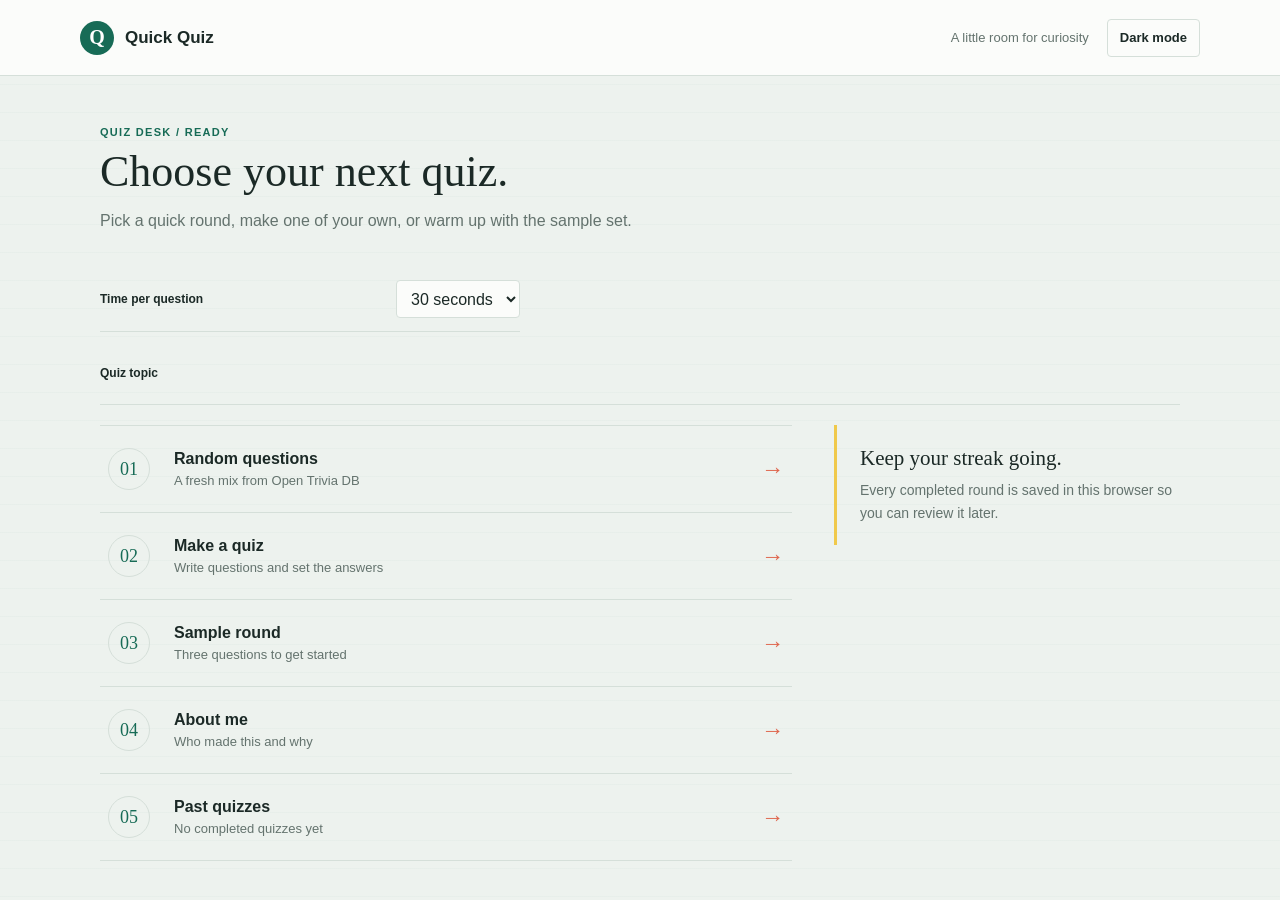
==== web/index.html @ f1007070 "Publish Quick Quiz to GitHub Pages" ====
﻿<!doctype html>
<html lang="en">
  <head>
    <meta charset="utf-8" />
    <meta name="viewport" content="width=device-width, initial-scale=1" />
    <meta name="theme-color" content="#edf2ee" />
    <title>Quick Quiz</title>
    <link rel="stylesheet" href="static/styles.css" />
  </head>
  <body>
    <header class="topbar">
      <div class="brand">
        <span class="brand-mark">Q</span
        ><span class="brand-name">Quick Quiz</span>
      </div>
      <div class="header-actions">
        <div class="top-note">A little room for curiosity</div>
        <button
          class="theme-toggle"
          id="theme-toggle"
          type="button"
          aria-label="Switch to dark mode"
        >
          Dark mode
        </button>
      </div>
    </header>

    <main>
      <section id="home-view" class="view active" aria-labelledby="home-title">
        <p class="eyebrow">Quiz desk / Ready</p>
        <h1 id="home-title">Choose your next quiz.</h1>
        <p class="intro">
          Pick a quick round, make one of your own, or warm up with the sample
          set.
        </p>

        <div class="timer-setting">
          <label for="time-limit-select">Time per question</label>
          <select id="time-limit-select">
            <option value="15">15 seconds</option>
            <option value="30" selected>30 seconds</option>
            <option value="45">45 seconds</option>
            <option value="60">60 seconds</option>
          </select>
        </div>
        <div class="topic-picker-wrap">
          <label class="topic-picker-label" for="topic-select"
            >Quiz topic</label
          >
          <div
            id="topic-picker"
            class="topic-picker"
            aria-label="Select a trivia topic"
          ></div>
          <select id="topic-select" hidden>
            <option value="">Any topic</option>
            <option value="9">General knowledge</option>
            <option value="10">Books</option>
            <option value="11">Film</option>
            <option value="12">Music</option>
            <option value="14">Television</option>
            <option value="15">Video games</option>
            <option value="17">Science &amp; nature</option>
            <option value="18">Computers</option>
            <option value="19">Mathematics</option>
            <option value="20">Mythology</option>
            <option value="21">Sports</option>
            <option value="22">Geography</option>
            <option value="23">History</option>
            <option value="24">Politics</option>
            <option value="25">Art</option>
            <option value="26">Celebrities</option>
            <option value="27">Animals</option>
            <option value="28">Vehicles</option>
            <option value="29">Comics</option>
            <option value="30">Gadgets</option>
            <option value="31">Anime &amp; manga</option>
            <option value="32">Cartoons &amp; animation</option>
          </select>
        </div>
        <div class="home-grid">
          <div class="mode-list" aria-label="Quiz options">
            <button class="mode" id="online-button" type="button">
              <span class="mode-index">01</span>
              <span
                ><span class="mode-title">Random questions</span
                ><span class="mode-subtitle"
                  >A fresh mix from Open Trivia DB</span
                ></span
              >
              <span class="mode-arrow" aria-hidden="true">&#8594;</span>
            </button>
            <button class="mode" id="create-button" type="button">
              <span class="mode-index">02</span>
              <span
                ><span class="mode-title">Make a quiz</span
                ><span class="mode-subtitle"
                  >Write questions and set the answers</span
                ></span
              >
              <span class="mode-arrow" aria-hidden="true">&#8594;</span>
            </button>
            <button class="mode" id="sample-button" type="button">
              <span class="mode-index">03</span>
              <span
                ><span class="mode-title">Sample round</span
                ><span class="mode-subtitle"
                  >Three questions to get started</span
                ></span
              >
              <span class="mode-arrow" aria-hidden="true">&#8594;</span>
            </button>
            <button class="mode" id="about-button" type="button">
              <span class="mode-index">04</span>
              <span
                ><span class="mode-title">About me</span
                ><span class="mode-subtitle">Who made this and why</span></span
              >
              <span class="mode-arrow" aria-hidden="true">&#8594;</span>
            </button>
            <button class="mode" id="history-button" type="button">
              <span class="mode-index">05</span>
              <span
                ><span class="mode-title">Past quizzes</span
                ><span class="mode-subtitle" id="history-count"
                  >No completed quizzes yet</span
                ></span
              >
              <span class="mode-arrow" aria-hidden="true">&#8594;</span>
            </button>
          </div>
          <aside class="side-note">
            <strong>Keep your streak going.</strong>
            <p>
              Every completed round is saved in this browser so you can review
              it later.
            </p>
          </aside>
        </div>
        <p id="home-status" class="status" role="status" aria-live="polite"></p>
      </section>

      <section id="about-view" class="view panel" aria-labelledby="about-title">
        <div class="panel-head">
          <div>
            <p class="eyebrow">About me</p>
            <h1 id="about-title">Who made this and why</h1>
          </div>
          <button class="text-button" data-view="home" type="button">
            Back to menu
          </button>
        </div>
        <div class="about-card">
          <p>
            This project was made by Space. I used ChatGPT to help with some of
            the code and ideas, which I want to be open about.
          </p>
          <p>
            I had been thinking about making a simple, fun quiz app for a long
            time. I wanted to make it available on GitHub Pages so anyone can
            enjoy a quick quiz. I hope you like it!
          </p>
          <p>
            Honestly, I used AI partly because I find web development a bit of a
            slog. I prefer low-level programming, but web apps do have great
            animations and visual appeal.
          </p>
          <p>
            Found a bug or have a fix to contribute? Visit my GitHub repository
            and open a pull request (PR).
          </p>
        </div>
      </section>

      <section
        id="builder-view"
        class="view panel"
        aria-labelledby="builder-title"
      >
        <div class="panel-head">
          <div>
            <p class="eyebrow">Your quiz / Builder</p>
            <h1 id="builder-title">Make a quiz.</h1>
          </div>
          <button class="text-button" data-view="home" type="button">
            Back to menu
          </button>
        </div>
        <form id="question-form">
          <div class="field-grid">
            <div class="field full">
              <label for="question-input">Question</label
              ><input
                id="question-input"
                name="prompt"
                required
                maxlength="300"
                placeholder="What would you like to ask?"
              />
            </div>
            <div class="field">
              <label for="option-0">Choice 1</label
              ><input
                id="option-0"
                required
                maxlength="120"
                placeholder="First answer"
              />
            </div>
            <div class="field">
              <label for="option-1">Choice 2</label
              ><input
                id="option-1"
                required
                maxlength="120"
                placeholder="Second answer"
              />
            </div>
            <div class="field">
              <label for="option-2">Choice 3</label
              ><input
                id="option-2"
                required
                maxlength="120"
                placeholder="Third answer"
              />
            </div>
            <div class="field">
              <label for="option-3">Choice 4</label
              ><input
                id="option-3"
                required
                maxlength="120"
                placeholder="Fourth answer"
              />
            </div>
            <div class="field full">
              <label for="correct-choice">Correct choice</label
              ><select id="correct-choice" required>
                <option value="" selected disabled>
                  Choose the correct answer
                </option>
                <option value="0">Choice 1</option>
                <option value="1">Choice 2</option>
                <option value="2">Choice 3</option>
                <option value="3">Choice 4</option>
              </select>
            </div>
          </div>
          <div class="form-actions">
            <button class="secondary" type="submit">Add question</button
            ><button class="primary" id="start-custom" type="button">
              Start quiz <span id="draft-count">(0)</span>
            </button>
          </div>
          <p
            id="builder-status"
            class="status"
            role="status"
            aria-live="polite"
          ></p>
        </form>
        <div
          id="draft-list"
          class="question-stack"
          aria-label="Questions in this quiz"
        ></div>
      </section>

      <section
        id="quiz-view"
        class="view panel"
        aria-labelledby="question-text"
      >
        <aside
          class="creature-scene sheep-scene"
          aria-label="Lamb reacts to your answer"
        >
          <svg
            class="creature-art sheep-art"
            viewBox="0 0 150 150"
            role="img"
            aria-label="A fluffy white lamb"
          >
            <ellipse
              cx="75"
              cy="134"
              rx="52"
              ry="7"
              fill="#173c32"
              opacity=".12"
            />
            <g class="sheep-body">
              <circle
                cx="46"
                cy="77"
                r="23"
                fill="#fffdf5"
                stroke="#d8dfd5"
                stroke-width="2"
              />
              <circle
                cx="67"
                cy="65"
                r="26"
                fill="#fffdf5"
                stroke="#d8dfd5"
                stroke-width="2"
              />
              <circle
                cx="91"
                cy="72"
                r="25"
                fill="#fffdf5"
                stroke="#d8dfd5"
                stroke-width="2"
              />
              <circle
                cx="105"
                cy="91"
                r="22"
                fill="#fffdf5"
                stroke="#d8dfd5"
                stroke-width="2"
              />
              <circle
                cx="65"
                cy="91"
                r="27"
                fill="#fffdf5"
                stroke="#d8dfd5"
                stroke-width="2"
              />
              <path
                d="M89 56c2-15 15-22 28-14 8 5 12 15 8 25l-15 14-20-5z"
                fill="#e9c4a4"
                stroke="#b98768"
                stroke-width="2"
              />
              <path
                d="M91 55 84 43c-2-5 2-9 7-7l12 11m17 5 12-8c5-3 9 1 6 6l-9 15"
                fill="#d7a98a"
                stroke="#b98768"
                stroke-width="2"
                stroke-linecap="round"
              />
              <circle cx="105" cy="56" r="2.7" fill="#26352f" />
              <circle cx="124" cy="55" r="2.7" fill="#26352f" />
              <ellipse cx="115" cy="67" rx="5" ry="3.5" fill="#df806f" />
              <path
                class="lamb-smile"
                d="M110 73q5 5 10 0"
                fill="none"
                stroke="#714f47"
                stroke-width="1.8"
                stroke-linecap="round"
              />
              <path
                class="sad-mouth"
                d="M110 77q5-7 10 0"
                fill="none"
                stroke="#714f47"
                stroke-width="1.8"
                stroke-linecap="round"
              />
              <circle cx="103" cy="68" r="4" fill="#ec9b8a" opacity=".55" />
            </g>
            <path
              d="M45 105v18q0 5 6 5t6-5v-17m29 0v17q0 5 6 5t6-5v-20"
              fill="#51443e"
              stroke="#3d3430"
              stroke-width="2"
              stroke-linecap="round"
            />
            <g class="sheep-leg">
              <path
                d="M96 101v20q0 5 6 5t6-5v-19"
                fill="#51443e"
                stroke="#3d3430"
                stroke-width="2"
                stroke-linecap="round"
              />
            </g>
            <g class="tear-drops" fill="#56a9d7">
              <path d="M99 69q-7 10 0 12 7-2 0-12z" />
              <path d="M126 66q-7 10 0 12 7-2 0-12z" />
              <path d="M94 76q-4 7 0 8 4-1 0-8z" />
              <path d="M131 74q-4 7 0 8 4-1 0-8z" />
            </g>
            <g class="tear-streams">
              <path d="M104 59C96 65 91 77 96 88C101 99 100 108 101 120" />
              <path d="M106 60C101 72 99 83 103 94C106 104 105 112 106 121" />
              <path d="M124 59C132 65 137 77 132 88C127 99 128 108 127 120" />
              <path d="M122 60C127 72 129 83 125 94C122 104 123 112 122 121" />
            </g>
            <g class="tear-highlights">
              <path d="M104 59C96 65 91 77 96 88C101 99 100 108 101 120" />
              <path d="M106 60C101 72 99 83 103 94C106 104 105 112 106 121" />
              <path d="M124 59C132 65 137 77 132 88C127 99 128 108 127 120" />
              <path d="M122 60C127 72 129 83 125 94C122 104 123 112 122 121" />
            </g>
            <g
              class="impact-mark"
              fill="none"
              stroke="#e5ad32"
              stroke-width="3"
              stroke-linecap="round"
            >
              <path d="m120 100 8-7m-3 14 11-1m-19-16 1-9" />
            </g>
          </svg>
        </aside>
        <aside
          class="creature-scene snake-scene"
          aria-label="A little snake reacts to your answer"
        >
          <svg
            class="creature-art snake-body"
            viewBox="0 0 150 150"
            role="img"
            aria-label="A small green snake"
          >
            <ellipse
              cx="76"
              cy="134"
              rx="48"
              ry="7"
              fill="#173c32"
              opacity=".12"
            />
            <path
              d="M27 116c0-19 30-19 30 0s30 19 30 0-27-20-27-38c0-14 12-21 27-21"
              fill="none"
              stroke="#4b9a69"
              stroke-width="17"
              stroke-linecap="round"
            />
            <path
              d="M27 116c0-19 30-19 30 0s30 19 30 0-27-20-27-38c0-14 12-21 27-21"
              fill="none"
              stroke="#82bd79"
              stroke-width="9"
              stroke-linecap="round"
            />
            <path
              d="M76 57c1-17 13-27 29-25 15 2 22 14 17 26-4 10-17 13-29 8"
              fill="#65ad70"
              stroke="#34764f"
              stroke-width="2"
            />
            <ellipse cx="105" cy="43" rx="13" ry="9" fill="#fff5d9" />
            <circle cx="107" cy="43" r="3.7" fill="#24372d" />
            <path
              d="M119 53q11 3 15-3m-2 3 8 3m-8-3 7-4"
              fill="none"
              stroke="#ce6558"
              stroke-width="2"
              stroke-linecap="round"
            />
            <path
              d="M72 72q-8-7-14-2"
              fill="none"
              stroke="#34764f"
              stroke-width="2"
              stroke-linecap="round"
            />
          </svg>
        </aside>
        <div class="panel-head">
          <div>
            <p class="eyebrow" id="quiz-source">Quick round</p>
            <h1>Quiz in progress.</h1>
          </div>
          <button class="text-button" data-view="home" type="button">
            Leave quiz
          </button>
        </div>
        <div class="quiz-top">
          <span id="progress-label">Question 1 of 3</span>
          <div class="quiz-tools">
            <span class="timer-chip" id="timer-chip" aria-live="off">
              <span id="timer-value">30</span
              ><span id="timer-unit">s</span></span
            >
            <span class="score-pill"
              >Score <span id="score-label">0</span></span
            >
          </div>
        </div>
        <div
          class="progress-track"
          role="progressbar"
          aria-label="Quiz progress"
          aria-valuemin="0"
          aria-valuemax="100"
          aria-valuenow="0"
        >
          <div id="progress-fill" class="progress-fill"></div>
        </div>
        <h2 id="question-text" class="question-text"></h2>
        <div id="answer-list" class="answer-list"></div>
        <div class="quiz-footer">
          <p id="feedback" class="feedback" aria-live="polite"></p>
          <div class="form-actions">
            <button class="secondary" id="skip-button" type="button">
              Skip
            </button>
            <button
              class="secondary"
              id="previous-button"
              type="button"
              disabled
            >
              Previous
            </button>
            <button class="primary" id="next-button" type="button" disabled>
              Choose an answer
            </button>
          </div>
        </div>
      </section>

      <section
        id="results-view"
        class="view panel"
        aria-labelledby="results-title"
      >
        <p class="eyebrow">Round complete</p>
        <h1 id="results-title">Nicely done.</h1>
        <div class="result-line">
          <div class="result-score" id="final-score">0/0</div>
          <div class="result-copy" id="result-copy"></div>
        </div>
        <div class="stats-grid" aria-label="Quiz statistics">
          <div class="stat-item">
            <span class="stat-value" id="stat-answered">0</span
            ><span class="stat-label">Answered</span>
          </div>
          <div class="stat-item">
            <span class="stat-value" id="stat-correct">0</span
            ><span class="stat-label">Correct</span>
          </div>
          <div class="stat-item">
            <span class="stat-value" id="stat-incorrect">0</span
            ><span class="stat-label">Incorrect</span>
          </div>
          <div class="stat-item">
            <span class="stat-value" id="stat-skipped">0</span
            ><span class="stat-label">Skipped</span>
          </div>
          <div class="stat-item">
            <span class="stat-value" id="stat-accuracy">0%</span
            ><span class="stat-label">Answered accuracy</span>
          </div>
        </div>
        <div class="chart-panel">
          <h2>Performance graph</h2>
          <div class="stats-chart" aria-label="Quiz performance breakdown">
            <div class="chart-row">
              <span>Correct</span>
              <div class="chart-track">
                <div class="chart-bar chart-correct" id="chart-correct"></div>
              </div>
              <strong id="chart-correct-value">0%</strong>
            </div>
            <div class="chart-row">
              <span>Incorrect</span>
              <div class="chart-track">
                <div
                  class="chart-bar chart-incorrect"
                  id="chart-incorrect"
                ></div>
              </div>
              <strong id="chart-incorrect-value">0%</strong>
            </div>
            <div class="chart-row">
              <span>Skipped</span>
              <div class="chart-track">
                <div class="chart-bar chart-skipped" id="chart-skipped"></div>
              </div>
              <strong id="chart-skipped-value">0%</strong>
            </div>
            <div class="chart-row">
              <span>Answered</span>
              <div class="chart-track">
                <div class="chart-bar chart-answered" id="chart-answered"></div>
              </div>
              <strong id="chart-answered-value">0%</strong>
            </div>
          </div>
        </div>
        <div class="form-actions">
          <button class="primary" id="play-again" type="button">
            Play again</button
          ><button class="secondary" data-view="home" type="button">
            Back to menu
          </button>
        </div>
      </section>

      <section
        id="history-view"
        class="view panel"
        aria-labelledby="history-title"
      >
        <div class="panel-head">
          <div>
            <p class="eyebrow">Saved in this browser</p>
            <h1 id="history-title">Past quizzes.</h1>
          </div>
          <button class="text-button" data-view="home" type="button">
            Back to menu
          </button>
        </div>
        <div class="form-actions history-tools">
          <button class="secondary" id="clear-history" type="button">
            Delete all history
          </button>
        </div>
        <div id="history-list" class="history-list"></div>
        <p id="history-empty" class="status">
          Completed quizzes will appear here.
        </p>
      </section>
    </main>

    <script src="/static/app.js" defer></script>
  </body>
</html>
---- web/static/styles.css ----
﻿/**
 * Quick Quiz front-end styles
 * Split into sections for easier maintenance
 */

/* === Theme and base styles === */
:root {
        color-scheme: light;
        --paper: #edf2ee;
        --surface: #fbfcfa;
        --ink: #1b2926;
        --muted: #64736e;
        --line: #d5dfd9;
        --green: #176b56;
        --green-dark: #10513f;
        --coral: #df664d;
        --sun: #f0c94b;
        --field: #fbfcfa;
        --correct-surface: #dcebe3;
        --incorrect-surface: #f8e5df;
        --incorrect-ink: #863d30;
        --progress-track: #dce4de;
        --score-surface: #dcebe3;
        --status-error: #a03f30;
        --button-green: #176b56;
        --button-hover: #10513f;
        --button-ink: #ffffff;
        --serif:
          "Iowan Old Style", "Palatino Linotype", "Book Antiqua", Georgia, serif;
        --sans: "Aptos", "Segoe UI", sans-serif;
      }

      * {
        box-sizing: border-box;
      }

      body {
        margin: 0;
        min-height: 100vh;
        background-color: var(--paper);
        background-image: linear-gradient(
          rgba(23, 107, 86, 0.025) 1px,
          transparent 1px
        );
        background-size: 100% 28px;
        color: var(--ink);
        font-family: var(--sans);
      }

      :root[data-theme="dark"] {
        color-scheme: dark;
        --paper: #172321;
        --surface: #22312e;
        --ink: #edf3ef;
        --muted: #a6b6ae;
        --line: #3b5048;
        --green: #78c6a3;
        --green-dark: #b2e6c9;
        --coral: #f08b71;
        --sun: #f2d36e;
        --field: #22312e;
        --correct-surface: #294a3b;
        --incorrect-surface: #50332f;
        --incorrect-ink: #ffc2b3;
        --progress-track: #35463f;
        --score-surface: #294a3b;
        --status-error: #ffc2b3;
        --button-green: #2a7157;
        --button-hover: #225c46;
        --button-ink: #f3fff8;
      }

      :root[data-theme="dark"] body {
        background-image: linear-gradient(
          rgba(120, 198, 163, 0.035) 1px,
          transparent 1px
        );
      }

      button,
      input,
      select {
        font: inherit;
      }
      button {
        cursor: pointer;
      }
      button:focus-visible,
      input:focus-visible,
      select:focus-visible {
        outline: 3px solid var(--sun);
        outline-offset: 3px;
      }

      /* === App shell === */
      .topbar {
        height: 76px;
        display: flex;
        align-items: center;
        justify-content: space-between;
        padding: 0 max(28px, calc((100vw - 1120px) / 2));
        border-bottom: 1px solid var(--line);
        background: var(--surface);
      }

      .theme-toggle {
        min-height: 38px;
        padding: 0 12px;
        border: 1px solid var(--line);
        border-radius: 4px;
        background: transparent;
        color: var(--ink);
        font-size: 13px;
        font-weight: 700;
      }
      .theme-toggle:hover {
        border-color: var(--green);
      }

      .brand {
        display: flex;
        align-items: center;
        gap: 11px;
        font-weight: 750;
      }
      .brand-mark {
        width: 34px;
        height: 34px;
        display: grid;
        place-items: center;
        background: var(--green);
        border-radius: 50%;
        color: white;
        font-family: var(--serif);
        font-size: 20px;
      }
      .brand-name {
        font-size: 17px;
      }
      .top-note {
        color: var(--muted);
        font-size: 13px;
      }
      .header-actions {
        display: flex;
        align-items: center;
        gap: 18px;
      }

      main {
        width: min(100% - 48px, 1080px);
        margin: 50px auto 80px;
      }
      .eyebrow {
        margin: 0 0 10px;
        color: var(--green);
        font-size: 11px;
        font-weight: 800;
        letter-spacing: 1.3px;
        text-transform: uppercase;
      }
      h1,
      h2,
      p {
        margin-top: 0;
      }
      h1 {
        margin-bottom: 12px;
        font-family: var(--serif);
        font-size: 44px;
        font-weight: 500;
        line-height: 1.08;
      }
      .intro {
        max-width: 620px;
        margin-bottom: 34px;
        color: var(--muted);
        line-height: 1.6;
      }
      .about-card {
        max-width: 760px;
        margin: 0 0 28px;
        padding: 18px 20px;
        border: 1px solid var(--line);
        background: var(--surface);
      }
      .about-card h2 {
        margin: 0 0 8px;
        font-size: 20px;
      }
      .about-card p {
        margin: 0;
        color: var(--muted);
        line-height: 1.7;
      }

      .view {
        display: none;
        animation: arrive 0.28s ease-out;
      }
      .view.active {
        display: block;
      }
      @keyframes arrive {
        from {
          opacity: 0;
          transform: translateY(7px);
        }
        to {
          opacity: 1;
          transform: translateY(0);
        }
      }

      /* === Home screen === */
      .home-grid {
        display: grid;
        grid-template-columns: minmax(0, 1.6fr) minmax(250px, 0.8fr);
        gap: 42px;
      }
      .mode-list {
        border-top: 1px solid var(--line);
      }
      .mode {
        width: 100%;
        display: grid;
        grid-template-columns: 48px 1fr 30px;
        align-items: center;
        gap: 18px;
        padding: 22px 8px;
        border: 0;
        border-bottom: 1px solid var(--line);
        background: transparent;
        color: var(--ink);
        text-align: left;
        transition:
          background 0.15s ease,
          padding 0.15s ease;
      }
      .mode:hover {
        padding-right: 15px;
        padding-left: 15px;
        background: color-mix(in srgb, var(--surface) 88%, transparent);
      }
      .mode-index {
        width: 42px;
        height: 42px;
        display: grid;
        place-items: center;
        border: 1px solid var(--line);
        border-radius: 50%;
        color: var(--green);
        font-family: var(--serif);
        font-size: 18px;
      }
      .mode-title {
        display: block;
        margin-bottom: 5px;
        font-size: 16px;
        font-weight: 750;
      }
      .mode-subtitle {
        display: block;
        color: var(--muted);
        font-size: 13px;
      }
      .mode-arrow {
        color: var(--coral);
        font-size: 23px;
        text-align: right;
      }

      .side-note {
        align-self: start;
        padding: 21px 0 21px 23px;
        border-left: 3px solid var(--sun);
      }
      .side-note strong {
        display: block;
        margin-bottom: 8px;
        font-family: var(--serif);
        font-size: 21px;
        font-weight: 500;
      }
      .side-note p {
        margin: 0;
        color: var(--muted);
        font-size: 14px;
        line-height: 1.6;
      }

      .panel {
        max-width: 760px;
      }
      .panel-head {
        display: flex;
        align-items: end;
        justify-content: space-between;
        gap: 20px;
        margin-bottom: 24px;
      }
      .panel-head h1 {
        margin-bottom: 0;
      }
      .text-button {
        padding: 8px 0;
        border: 0;
        background: none;
        color: var(--green);
        font-weight: 700;
      }
      .text-button:hover {
        color: var(--green-dark);
        text-decoration: underline;
      }
      .field-grid {
        display: grid;
        grid-template-columns: 1fr 1fr;
        gap: 16px;
      }
      .field {
        display: grid;
        gap: 7px;
      }
      .field.full {
        grid-column: 1 / -1;
      }
      label {
        color: var(--muted);
        font-size: 12px;
        font-weight: 750;
      }
      input,
      select {
        width: 100%;
        min-height: 46px;
        padding: 10px 12px;
        border: 1px solid var(--line);
        border-radius: 4px;
        background: var(--field);
        color: var(--ink);
      }
      input::placeholder {
        color: #92a09a;
      }
      .form-actions {
        display: flex;
        flex-wrap: wrap;
        gap: 10px;
        margin-top: 20px;
      }
      .primary,
      .secondary {
        min-height: 44px;
        padding: 0 18px;
        border: 1px solid var(--green);
        border-radius: 4px;
        font-weight: 750;
      }
      .primary {
        background: var(--button-green);
        color: var(--button-ink);
      }
      .primary:hover {
        background: var(--button-hover);
      }
      .secondary {
        background: transparent;
        color: var(--green);
      }
      .secondary:hover {
        background: rgba(23, 107, 86, 0.07);
      }
      .status {
        min-height: 22px;
        margin: 14px 0 0;
        color: var(--muted);
        font-size: 13px;
      }
      .status.error {
        color: var(--status-error);
      }

      .question-stack {
        display: grid;
        gap: 9px;
        margin: 18px 0 22px;
      }
      .draft-row {
        display: flex;
        align-items: center;
        justify-content: space-between;
        gap: 15px;
        padding: 11px 13px;
        border-left: 3px solid var(--green);
        background: var(--surface);
      }
      .draft-row span {
        overflow: hidden;
        font-size: 13px;
        text-overflow: ellipsis;
        white-space: nowrap;
      }
      .remove-question {
        flex: 0 0 auto;
        border: 0;
        background: transparent;
        color: var(--status-error);
        font-size: 12px;
        font-weight: 700;
      }

      .quiz-top {
        display: flex;
        align-items: center;
        justify-content: space-between;
        margin-bottom: 19px;
        color: var(--muted);
        font-size: 13px;
        font-weight: 700;
      }
      .score-pill {
        padding: 8px 11px;
        border-radius: 99px;
        background: var(--correct-surface);
        color: var(--green-dark);
      }
      .progress-track {
        height: 5px;
        margin-bottom: 30px;
        overflow: hidden;
        background: var(--progress-track);
      }
      .progress-fill {
        width: 0;
        height: 100%;
        background: var(--coral);
        transition: width 0.25s ease;
      }
      .question-text {
        max-width: 740px;
        margin-bottom: 25px;
        font-family: var(--serif);
        font-size: 30px;
        font-weight: 500;
        line-height: 1.25;
      }
      .answer-list {
        display: grid;
        grid-template-columns: 1fr 1fr;
        gap: 10px;
      }
      .answer {
        position: relative;
        min-height: 58px;
        padding: 12px 15px;
        border: 1px solid var(--line);
        border-radius: 10px;
        background: var(--surface);
        color: var(--ink);
        text-align: left;
        overflow: hidden;
        transform-origin: center;
        transition:
          border-color 0.15s,
          background 0.15s,
          transform 0.2s ease,
          box-shadow 0.2s ease;
        animation: answerPOP 0.42s cubic-bezier(0.2, 0.8, 0.2, 1);
      }
      .answer::before {
        content: "";
        position: absolute;
        inset: 0;
        background: linear-gradient(
          120deg,
          transparent 30%,
          rgba(255, 255, 255, 0.35),
          transparent 70%
        );
        transform: translateX(-110%);
        opacity: 0;
      }
      .answer:hover:not(:disabled) {
        transform: translateY(-2px) scale(1.01);
        border-color: var(--green);
        box-shadow: 0 8px 18px rgba(23, 107, 86, 0.09);
      }
      .answer:hover:not(:disabled)::before {
        opacity: 1;
        animation: answerShimmer 0.7s ease;
      }
      .answer.correct {
        border-color: var(--green);
        background: var(--correct-surface);
        color: var(--green-dark);
        animation: correctAnswer 0.7s cubic-bezier(0.16, 1, 0.3, 1);
      }
      .answer.incorrect {
        border-color: #df927f;
        background: var(--incorrect-surface);
        color: var(--incorrect-ink);
        animation: wrongAnswer 0.7s cubic-bezier(0.16, 1, 0.3, 1);
      }
      .answer:disabled {
        cursor: default;
      }
      .quiz-footer {
        display: flex;
        align-items: center;
        justify-content: space-between;
        gap: 15px;
        margin-top: 19px;
      }
      .feedback {
        min-height: 23px;
        margin: 0;
        color: var(--muted);
        font-size: 14px;
        font-weight: 700;
      }

      .result-line {
        display: flex;
        align-items: center;
        gap: 22px;
        padding: 25px 0;
        border-top: 1px solid var(--line);
        border-bottom: 1px solid var(--line);
      }
      .result-score {
        color: var(--green);
        font-family: var(--serif);
        font-size: 60px;
        line-height: 1;
      }
      .result-copy {
        color: var(--muted);
        line-height: 1.5;
      }
      .stats-grid {
        display: grid;
        grid-template-columns: repeat(5, minmax(0, 1fr));
        gap: 10px;
        margin-top: 20px;
      }
      .stat-item {
        min-width: 0;
        padding: 13px 10px;
        border: 1px solid var(--line);
        background: var(--surface);
      }
      .stat-value {
        display: block;
        margin-bottom: 4px;
        color: var(--green);
        font-family: var(--serif);
        font-size: 25px;
      }
      .stat-label {
        display: block;
        color: var(--muted);
        font-size: 11px;
        line-height: 1.3;
      }
      .chart-panel {
        margin-top: 22px;
        padding: 18px 16px 12px;
        border: 1px solid var(--line);
        background: var(--surface);
      }
      .chart-panel h2 {
        margin: 0 0 16px;
        font-size: 14px;
        font-weight: 800;
        letter-spacing: 0.08em;
        text-transform: uppercase;
        color: var(--muted);
      }
      .stats-chart {
        display: grid;
        gap: 12px;
      }
      .chart-row {
        display: grid;
        grid-template-columns: 86px minmax(0, 1fr) 46px;
        align-items: center;
        gap: 12px;
        font-size: 13px;
      }
      .chart-row > span {
        color: var(--muted);
      }
      .chart-track {
        position: relative;
        height: 12px;
        border-radius: 999px;
        background: var(--progress-track);
        overflow: hidden;
      }
      .chart-bar {
        height: 100%;
        width: 0;
        border-radius: inherit;
        transition: width 0.25s ease;
      }
      .chart-correct {
        background: linear-gradient(90deg, var(--green), #5bb289);
      }
      .chart-incorrect {
        background: linear-gradient(90deg, #d97867, var(--coral));
      }
      .chart-skipped {
        background: linear-gradient(90deg, #b5b8b3, var(--muted));
      }
      .chart-answered {
        background: linear-gradient(90deg, #738a82, var(--green));
      }
      .chart-row strong {
        text-align: right;
        color: var(--ink);
      }

      .history-list {
        display: grid;
        gap: 12px;
      }
      .history-item {
        padding: 16px;
        border: 1px solid var(--line);
        background: var(--surface);
      }
      .history-item-head {
        display: flex;
        justify-content: space-between;
        gap: 14px;
        align-items: start;
      }
      .history-item-title {
        margin: 0 0 5px;
        font-weight: 750;
      }
      .history-item-meta {
        margin: 0;
        color: var(--muted);
        font-size: 13px;
      }
      .history-item-score {
        color: var(--green);
        font-family: var(--serif);
        font-size: 24px;
        white-space: nowrap;
      }
      .history-item-actions {
        display: flex;
        gap: 16px;
        margin-top: 12px;
      }
      .history-review {
        margin-top: 13px;
        border-top: 1px solid var(--line);
      }
      .review-question {
        padding: 10px 0;
        border-bottom: 1px solid var(--line);
        font-size: 13px;
        line-height: 1.5;
      }
      .review-question strong {
        display: block;
      }
      .review-correct {
        color: var(--green-dark);
      }
      .review-wrong {
        color: var(--status-error);
      }

      .timer-setting {
        display: flex;
        justify-content: space-between;
        align-items: center;
        gap: 12px;
        max-width: 420px;
        margin-bottom: 18px;
        padding: 13px 0;
        border-bottom: 1px solid var(--line);
      }
      .timer-setting label {
        color: var(--ink);
      }
      .timer-setting select {
        width: auto;
        min-width: 120px;
        min-height: 38px;
        padding: 6px 10px;
      }
      .topic-picker-wrap {
        margin-bottom: 20px;
        padding: 16px 0 12px;
        border-bottom: 1px solid var(--line);
      }
      .topic-picker-label {
        display: block;
        margin-bottom: 12px;
        color: var(--ink);
        font-weight: 700;
      }
      .topic-picker {
        display: flex;
        flex-wrap: wrap;
        gap: 8px;
      }
      .topic-option {
        min-height: 36px;
        padding: 7px 12px;
        border: 1px solid var(--line);
        background: var(--surface);
        color: var(--ink);
        border-radius: 999px;
        font-size: 13px;
        transition: all 0.15s ease;
      }
      .topic-option:hover {
        border-color: var(--green);
        transform: translateY(-1px);
      }
      .topic-option.selected {
        background: var(--green);
        border-color: var(--green);
        color: white;
        box-shadow: 0 8px 18px rgba(23, 107, 86, 0.16);
      }

      #quiz-view.view.active {
        display: grid;
        grid-template-columns: minmax(104px, 1fr) minmax(0, 760px) minmax(
            104px,
            1fr
          );
        align-items: center;
        column-gap: 20px;
        max-width: none;
      }
      #quiz-view > .panel-head,
      #quiz-view > .quiz-top,
      #quiz-view > .progress-track,
      #quiz-view > .question-text,
      #quiz-view > .answer-list,
      #quiz-view > .quiz-footer {
        grid-column: 2;
      }
      #quiz-view > .panel-head {
        grid-row: 1;
        width: 100%;
      }
      .creature-scene {
        display: flex;
        flex-direction: column;
        align-items: center;
        justify-content: center;
        gap: 8px;
        min-width: 0;
        color: var(--muted);
        text-align: center;
        font-size: 12px;
        font-weight: 700;
      }
      .creature-scene > span {
        display: none;
      }
      .creature-scene.sheep-scene {
        grid-column: 1;
        grid-row: 1 / span 6;
        --lamb-travel: min(calc(100vw - 152px), 940px);
      }
      .creature-scene.snake-scene {
        grid-column: 3;
        grid-row: 1 / span 6;
      }
      .creature-art {
        width: min(100%, 150px);
        height: auto;
        overflow: visible;
      }
      .sheep-art {
        transform-box: fill-box;
        transform-origin: 50% 100%;
        z-index: 3;
        pointer-events: none;
      }
      .sheep-body {
        transform-box: fill-box;
        transform-origin: center bottom;
        animation: lamb-float 1.15s ease-in-out infinite;
      }
      .sheep-leg {
        transform-box: fill-box;
        transform-origin: top center;
        animation: lamb-leg-wiggle 0.7s ease-in-out infinite alternate;
      }
      .snake-body {
        transform-box: fill-box;
        transform-origin: bottom center;
        animation: snake-sway 1.7s ease-in-out infinite;
      }
      .tear-drops {
        opacity: 0;
      }
      .tear-streams {
        opacity: 0;
        fill: none;
        stroke: #168de0;
        stroke-width: 7;
        stroke-linecap: round;
        stroke-linejoin: round;
        stroke-dasharray: 22 7;
      }
      .tear-highlights {
        opacity: 0;
        fill: none;
        stroke: #e8fbff;
        stroke-width: 2;
        stroke-linecap: round;
        stroke-dasharray: 8 18;
      }
      .tear-drops path {
        transform-box: fill-box;
        transform-origin: center;
      }
      .sad-mouth {
        opacity: 0;
      }
      .impact-mark {
        opacity: 0;
      }
      .reaction-correct .sheep-art {
        animation: lamb-leap-stomp 1.05s cubic-bezier(0.2, 0.7, 0.25, 1)
          forwards;
      }
      .reaction-correct .sheep-body {
        animation: lamb-excited 1.05s ease-in-out;
      }
      .reaction-correct .sheep-leg {
        animation: lamb-kick 1.05s ease-in-out;
      }
      .reaction-correct .snake-body {
        animation: snake-splat 0.72s ease-out 0.72s forwards;
      }
      .reaction-correct .impact-mark {
        animation: impact-pop 0.62s ease-out 0.7s forwards;
      }
      .reaction-wrong .sheep-art {
        animation: lamb-sob 1.35s ease-in-out infinite;
      }
      .reaction-wrong .sheep-body {
        animation: lamb-wobble 1.35s ease-in-out infinite;
      }
      .reaction-wrong .tear-drops {
        opacity: 1;
      }
      .reaction-wrong .tear-drops path {
        animation: tear-burst 0.82s ease-in infinite;
      }
      .reaction-wrong .tear-drops path:nth-child(2) {
        animation-delay: 0.2s;
      }
      .reaction-wrong .tear-drops path:nth-child(3) {
        animation-delay: 0.4s;
      }
      .reaction-wrong .tear-drops path:nth-child(4) {
        animation-delay: 0.1s;
      }
      .reaction-wrong .tear-streams {
        animation: tear-fountain 0.9s ease-in-out infinite;
      }
      .reaction-wrong .tear-highlights {
        animation: tear-fountain 0.65s linear infinite reverse;
      }
      .reaction-wrong .lamb-smile {
        opacity: 0;
      }
      .reaction-wrong .sad-mouth {
        opacity: 1;
      }
      @keyframes lamb-float {
        0%,
        100% {
          transform: translateY(0) rotate(0);
        }
        50% {
          transform: translateY(-4px) rotate(2deg);
        }
      }
      @keyframes lamb-leg-wiggle {
        from {
          transform: rotate(-4deg);
        }
        to {
          transform: rotate(5deg);
        }
      }
      @keyframes snake-sway {
        0%,
        100% {
          transform: rotate(-2deg) translateY(0);
        }
        50% {
          transform: rotate(3deg) translateY(-3px);
        }
      }
      @keyframes lamb-leap-stomp {
        0% {
          transform: translate(0, 0) rotate(0) scale(1);
        }
        27% {
          transform: translate(calc(var(--lamb-travel) * 0.34), -95px)
            rotate(-12deg) scale(1.08);
        }
        56% {
          transform: translate(calc(var(--lamb-travel) * 0.76), -82px)
            rotate(8deg) scale(1.04);
        }
        76% {
          transform: translate(var(--lamb-travel), 12px) rotate(-8deg)
            scale(1.12, 0.9);
        }
        84% {
          transform: translate(var(--lamb-travel), -7px) rotate(5deg)
            scale(0.96, 1.08);
        }
        92%,
        100% {
          transform: translate(var(--lamb-travel), 0) rotate(0) scale(1);
        }
      }
      @keyframes lamb-excited {
        0%,
        76%,
        100% {
          transform: translateY(0) rotate(0);
        }
        27% {
          transform: translateY(-5px) rotate(-8deg);
        }
        56% {
          transform: translateY(1px) rotate(7deg);
        }
        84% {
          transform: translateY(2px) rotate(-3deg);
        }
      }
      @keyframes lamb-kick {
        0%,
        55%,
        100% {
          transform: rotate(0);
        }
        67%,
        78% {
          transform: rotate(-48deg);
        }
        88% {
          transform: rotate(16deg);
        }
      }
      @keyframes snake-splat {
        0%,
        30% {
          transform: scaleY(1);
        }
        55%,
        100% {
          transform: scaleY(0.35) translateY(20px);
          opacity: 0.48;
        }
      }
      @keyframes impact-pop {
        0%,
        30% {
          opacity: 0;
          transform: scale(0.5);
        }
        55% {
          opacity: 1;
          transform: scale(1.15);
        }
        100% {
          opacity: 0;
          transform: scale(1.5);
        }
      }
      @keyframes lamb-wobble {
        0%,
        100% {
          transform: rotate(0);
        }
        25% {
          transform: rotate(-5deg);
        }
        75% {
          transform: rotate(5deg);
        }
      }
      @keyframes lamb-sad-bob {
        0%,
        100% {
          transform: translateY(0) rotate(0);
        }
        35% {
          transform: translateY(3px) rotate(-4deg);
        }
        70% {
          transform: translateY(1px) rotate(4deg);
        }
      }
      @keyframes tail-flick {
        from {
          transform: rotate(-9deg);
        }
        to {
          transform: rotate(10deg);
        }
      }
      @keyframes lamb-cry {
        0%,
        100% {
          transform: translateY(0) rotate(0);
        }
        22% {
          transform: translateY(5px) rotate(-10deg);
        }
        48% {
          transform: translateY(-3px) rotate(8deg);
        }
        72% {
          transform: translateY(6px) rotate(-8deg);
        }
      }
      @keyframes lamb-sob {
        0%,
        100% {
          transform: translateY(0) rotate(0) scale(1);
        }
        20% {
          transform: translateY(7px) rotate(-8deg) scale(1.08, 0.94);
        }
        42% {
          transform: translateY(-4px) rotate(7deg) scale(0.96, 1.06);
        }
        66% {
          transform: translateY(8px) rotate(-6deg) scale(1.1, 0.92);
        }
        84% {
          transform: translateY(-2px) rotate(5deg) scale(0.98, 1.04);
        }
      }
      @keyframes tear-burst {
        0% {
          opacity: 0;
          transform: translateY(-2px) scale(0.55);
        }
        14% {
          opacity: 1;
        }
        76% {
          opacity: 1;
          transform: translateY(38px) scale(1.25);
        }
        100% {
          opacity: 0;
          transform: translateY(54px) scale(0.9);
        }
      }
      @keyframes tear-fountain {
        0% {
          opacity: 0.7;
          stroke-dashoffset: 30;
        }
        45% {
          opacity: 1;
        }
        100% {
          opacity: 0.85;
          stroke-dashoffset: -30;
        }
      }
      /* === Quiz state and interactions === */
      .timer-chip {
        min-width: 74px;
        padding: 8px 11px;
        border-radius: 99px;
        background: var(--correct-surface);
        color: var(--green-dark);
        text-align: center;
        font-variant-numeric: tabular-nums;
      }
      .timer-chip.urgent {
        background: var(--incorrect-surface);
        color: var(--incorrect-ink);
      }
      .quiz-tools {
        display: flex;
        gap: 10px;
        align-items: center;
      }
      #quiz-view .form-actions {
        margin-top: 0;
      }

      @media (max-width: 720px) {
        .topbar {
          height: 64px;
          padding: 0 20px;
        }
        main {
          width: min(100% - 36px, 560px);
          margin-top: 34px;
        }
        h1 {
          font-size: 36px;
        }
        .home-grid {
          grid-template-columns: 1fr;
          gap: 28px;
        }
        .side-note {
          max-width: 500px;
        }
        #quiz-view.view.active {
          grid-template-columns: 1fr 1fr;
          column-gap: 12px;
          row-gap: 0;
        }
        #quiz-view > .creature-scene {
          grid-row: 1;
          align-self: end;
          min-height: 92px;
        }
        #quiz-view > .creature-scene.sheep-scene {
          grid-column: 1;
          --lamb-travel: calc(50vw - 2px);
        }
        #quiz-view > .creature-scene.snake-scene {
          grid-column: 2;
        }
        #quiz-view > .panel-head,
        #quiz-view > .quiz-top,
        #quiz-view > .progress-track,
        #quiz-view > .question-text,
        #quiz-view > .answer-list,
        #quiz-view > .quiz-footer {
          grid-column: 1 / -1;
        }
        #quiz-view > .panel-head {
          grid-row: 2;
        }
        .creature-art {
          width: 88px;
          max-height: 92px;
        }
      }
      @media (max-width: 480px) {
        main {
          width: calc(100% - 28px);
          margin-top: 28px;
        }
        .top-note {
          display: none;
        }
        .intro {
          margin-bottom: 25px;
        }
        .mode {
          grid-template-columns: 42px 1fr 20px;
          gap: 12px;
          padding: 17px 3px;
        }
        .mode-index {
          width: 38px;
          height: 38px;
        }
        .mode-subtitle {
          line-height: 1.4;
        }
        .field-grid,
        .answer-list {
          grid-template-columns: 1fr;
        }
        .field.full {
          grid-column: auto;
        }
        .panel-head {
          align-items: start;
        }
        #quiz-view > .panel-head {
          gap: 8px;
        }
        #quiz-view > .panel-head > div {
          min-width: 0;
        }
        #quiz-view > .panel-head h1 {
          font-size: 27px;
        }
        #quiz-view > .panel-head > button {
          flex: 0 0 auto;
          padding: 8px 0 8px 6px;
          white-space: nowrap;
          font-size: 12px;
        }
        .question-text {
          font-size: 26px;
        }
        .quiz-footer {
          align-items: start;
          flex-direction: column;
          position: static;
          padding: 0;
        }
        .quiz-footer .form-actions {
          width: 100%;
          justify-content: space-between;
          gap: 6px;
        }
        .quiz-footer .form-actions button {
          min-width: 0;
          padding: 0 10px;
        }
        .quiz-tools {
          width: 100%;
          justify-content: space-between;
        }
        .timer-setting {
          max-width: none;
        }
        .result-line {
          align-items: start;
          flex-direction: column;
          gap: 10px;
        }
        .stats-grid {
          grid-template-columns: repeat(2, minmax(0, 1fr));
        }
        .stat-item:last-child {
          grid-column: 1 / -1;
        }
      }
      /* === Answer and reaction animations === */
      @keyframes answerPOP {
        0% {
          opacity: 0;
          transform: scale(0.96) translateY(10px);
        }
        100% {
          opacity: 1;
          transform: scale(1) translateY(0);
        }
      }
      @keyframes answerShimmer {
        100% {
          transform: translateX(110%);
          opacity: 0;
        }
      }
      @keyframes correctAnswer {
        0% {
          transform: scale(0.98);
        }
        35% {
          transform: scale(1.04) rotate(-1deg);
        }
        70% {
          transform: scale(1.02) rotate(1deg);
        }
        100% {
          transform: scale(1);
        }
      }
      @keyframes wrongAnswer {
        0%,
        100% {
          transform: translateX(0);
        }
        15% {
          transform: translateX(-6px);
        }
        30% {
          transform: translateX(6px);
        }
        45% {
          transform: translateX(-5px);
        }
        60% {
          transform: translateX(5px);
        }
      }
      @keyframes celebratePulse {
        0% {
          transform: scale(1);
        }
        35% {
          transform: scale(1.015);
        }
        70% {
          transform: scale(0.995);
        }
        100% {
          transform: scale(1);
        }
      }
      @keyframes shakeBoard {
        0%,
        100% {
          transform: translateX(0);
        }
        20% {
          transform: translateX(-8px);
        }
        40% {
          transform: translateX(8px);
        }
        60% {
          transform: translateX(-5px);
        }
        80% {
          transform: translateX(5px);
        }
      }
      #quiz-view.reaction-correct {
        animation: celebratePulse 0.7s ease;
      }
      #quiz-view.reaction-wrong {
        animation: shakeBoard 0.55s ease;
      }
      @media (prefers-reduced-motion: reduce) {
        *,
        *::before,
        *::after {
          scroll-behavior: auto !important;
          animation-duration: 0.01ms !important;
          transition-duration: 0.01ms !important;
        }
      }
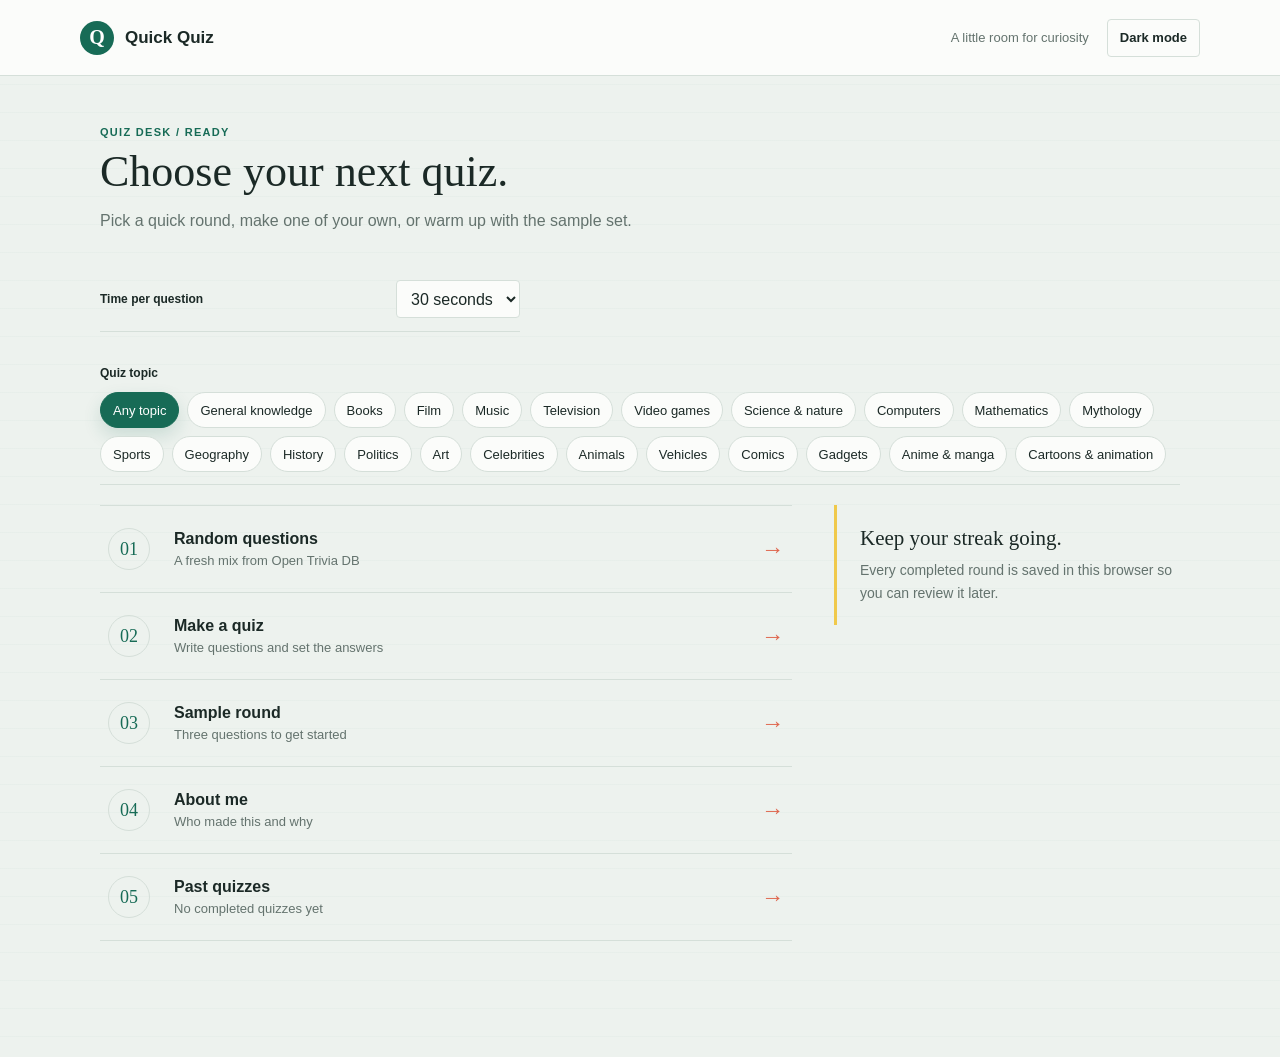
==== commit 5631c265: "Fix quiz script path on GitHub Pages" ====
--- a/web/index.html
+++ b/web/index.html
@@ -625,6 +625,6 @@
       </section>
     </main>
 
-    <script src="/static/app.js" defer></script>
+    <script src="static/app.js" defer></script>
   </body>
 </html>
